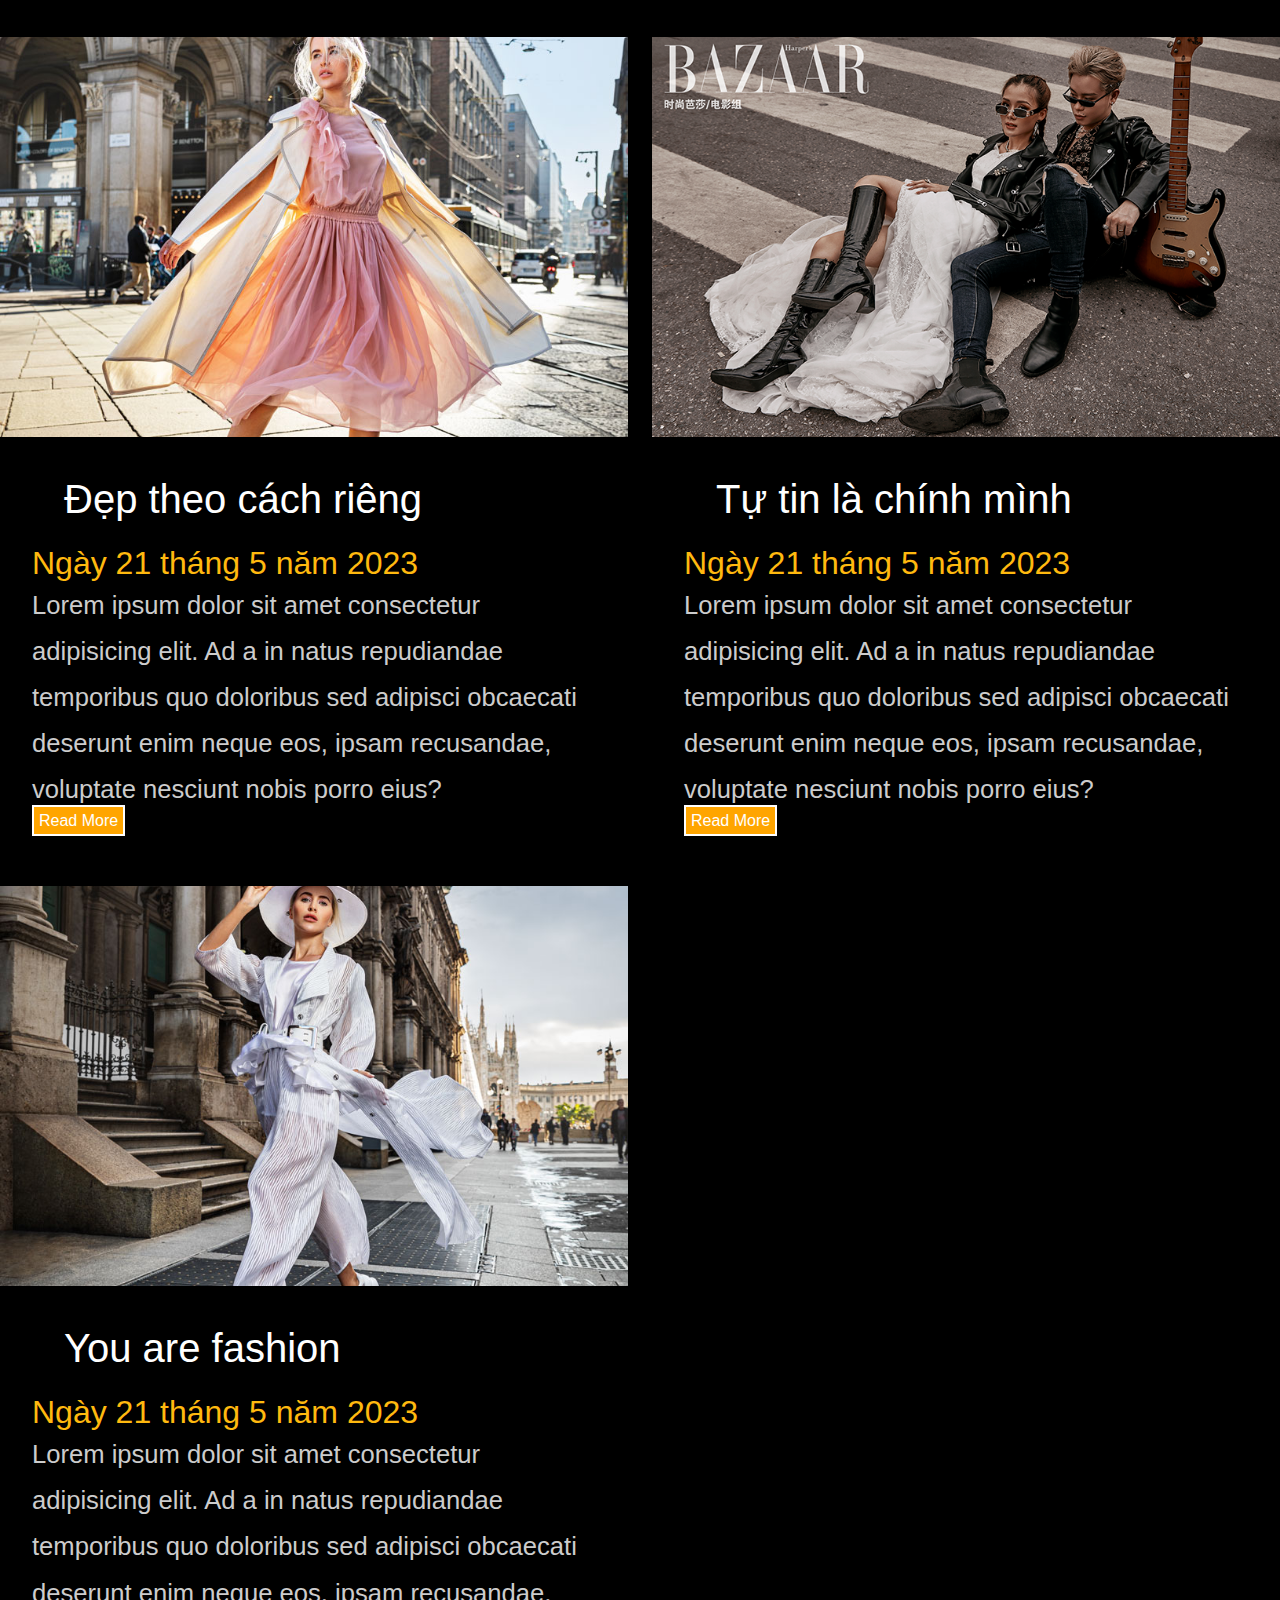
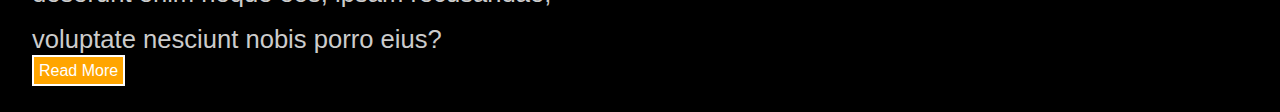
==== blog.html @ 557c6794 "blogs" ====
<!DOCTYPE html>
<html lang="en">
<head>
    <meta charset="UTF-8">
    <meta http-equiv="X-UA-Compatible" content="IE=edge">
    <meta name="viewport" content="width=device-width, initial-scale=1.0">
    <title>Document</title>

    <link rel="stylesheet" href="./css/blog.css">
</head>
<body>
    <section class="blogs" id="blogs">
        <h1 class="heading">OuR <span>BlOgs</span></h1>
        <div class="box-container">
            <div class="box">
                <div class="image">
                    <img src="img/0E3A1637-1.jpg" alt="">
                </div>
                <div class="content">
                    <a href="#" class="title">Đẹp theo cách riêng</a>
                    <span>Ngày 21 tháng 5 năm 2023</span>
                    <p>Lorem ipsum dolor sit amet consectetur adipisicing elit. Ad a in natus repudiandae temporibus quo doloribus sed adipisci obcaecati deserunt enim neque eos, ipsam recusandae, voluptate nesciunt nobis porro eius?</p>
                    <a href="#" class="btn">Read More</a>
                </div>
            </div>
            <div class="box">
                <div class="image">
                    <img src="img/IMG_0625.png" alt="">
                </div>
                <div class="content">
                    <a href="#" class="title">Tự tin là chính mình</a>
                    <span>Ngày 21 tháng 5 năm 2023</span>
                    <p>Lorem ipsum dolor sit amet consectetur adipisicing elit. Ad a in natus repudiandae temporibus quo doloribus sed adipisci obcaecati deserunt enim neque eos, ipsam recusandae, voluptate nesciunt nobis porro eius?</p>
                    <a href="#" class="btn">Read More</a>
                </div>
            </div>
            <div class="box">
                <div class="image">
                    <img src="img/loi-khuyen-thoi-trang-a.jpg" alt="">
                </div>
                <div class="content">
                    <a href="#" class="title">You are fashion</a>
                    <span>Ngày 21 tháng 5 năm 2023</span>
                    <p>Lorem ipsum dolor sit amet consectetur adipisicing elit. Ad a in natus repudiandae temporibus quo doloribus sed adipisci obcaecati deserunt enim neque eos, ipsam recusandae, voluptate nesciunt nobis porro eius?</p>
                    <a href="#" class="btn">Read More</a>
                </div>
            </div>
        </div>
    </section>
</body>
</html>
---- css/blog.css ----
*{
  margin: 0;
  padding: 0;
  box-sizing: border-box;
  background: black;
}
:root {
  --main-color:#FFB90F ;
  --black:#13131a;
  --bg:#010103;
  --border: .10px soid rgba(255, 255, 255, .3);
}
html {
  font-family: Arial, Helvetica, sans-serif;
}
.blogs .box-container {
  display: grid;
  grid-template-columns: repeat(auto-fit, minmax(30rem, 1fr));
  gap: 1.5rem;
}

.blogs .box-container .box {
  border: var(--boder);

}
.blogs .box-container .box .image {
  height: 25rem;
  overflow: hidden;
  width: 100%;
}

.blogs .box-container .box .image img {
  height: 100%;
  object-fit: cover;
  width: 100%;
}
.blogs .box-container .box:hover .image img {
transform: scale(1.2);
}
.blogs .box-container .box .content {
  padding: 2rem;

}
.blogs .box-container .box .content .title {
  padding: 2rem;
  font-size: 2.5rem;
  line-height: 1.5;
  color: #fff;
}
.blogs .box-container .box .content .title:hover {
  color: var(--main-color);
}
.blogs .box-container .box .content span {
  color: var(--main-color);
  display: block;
  padding-top: 1rem;
  font-size: 2rem;
}
.blogs .box-container .box .content p{
 font-size: 1.6rem;
 line-height: 1.8;
 color: #ccc;
}
.blogs .box-container .box .content a.btn {
  color: white;
  border: 2px solid;
  text-decoration: none;
  padding: 5px;
  background: orange;
}
.blogs .box-container .box .content a.title {
  text-decoration: none;
}
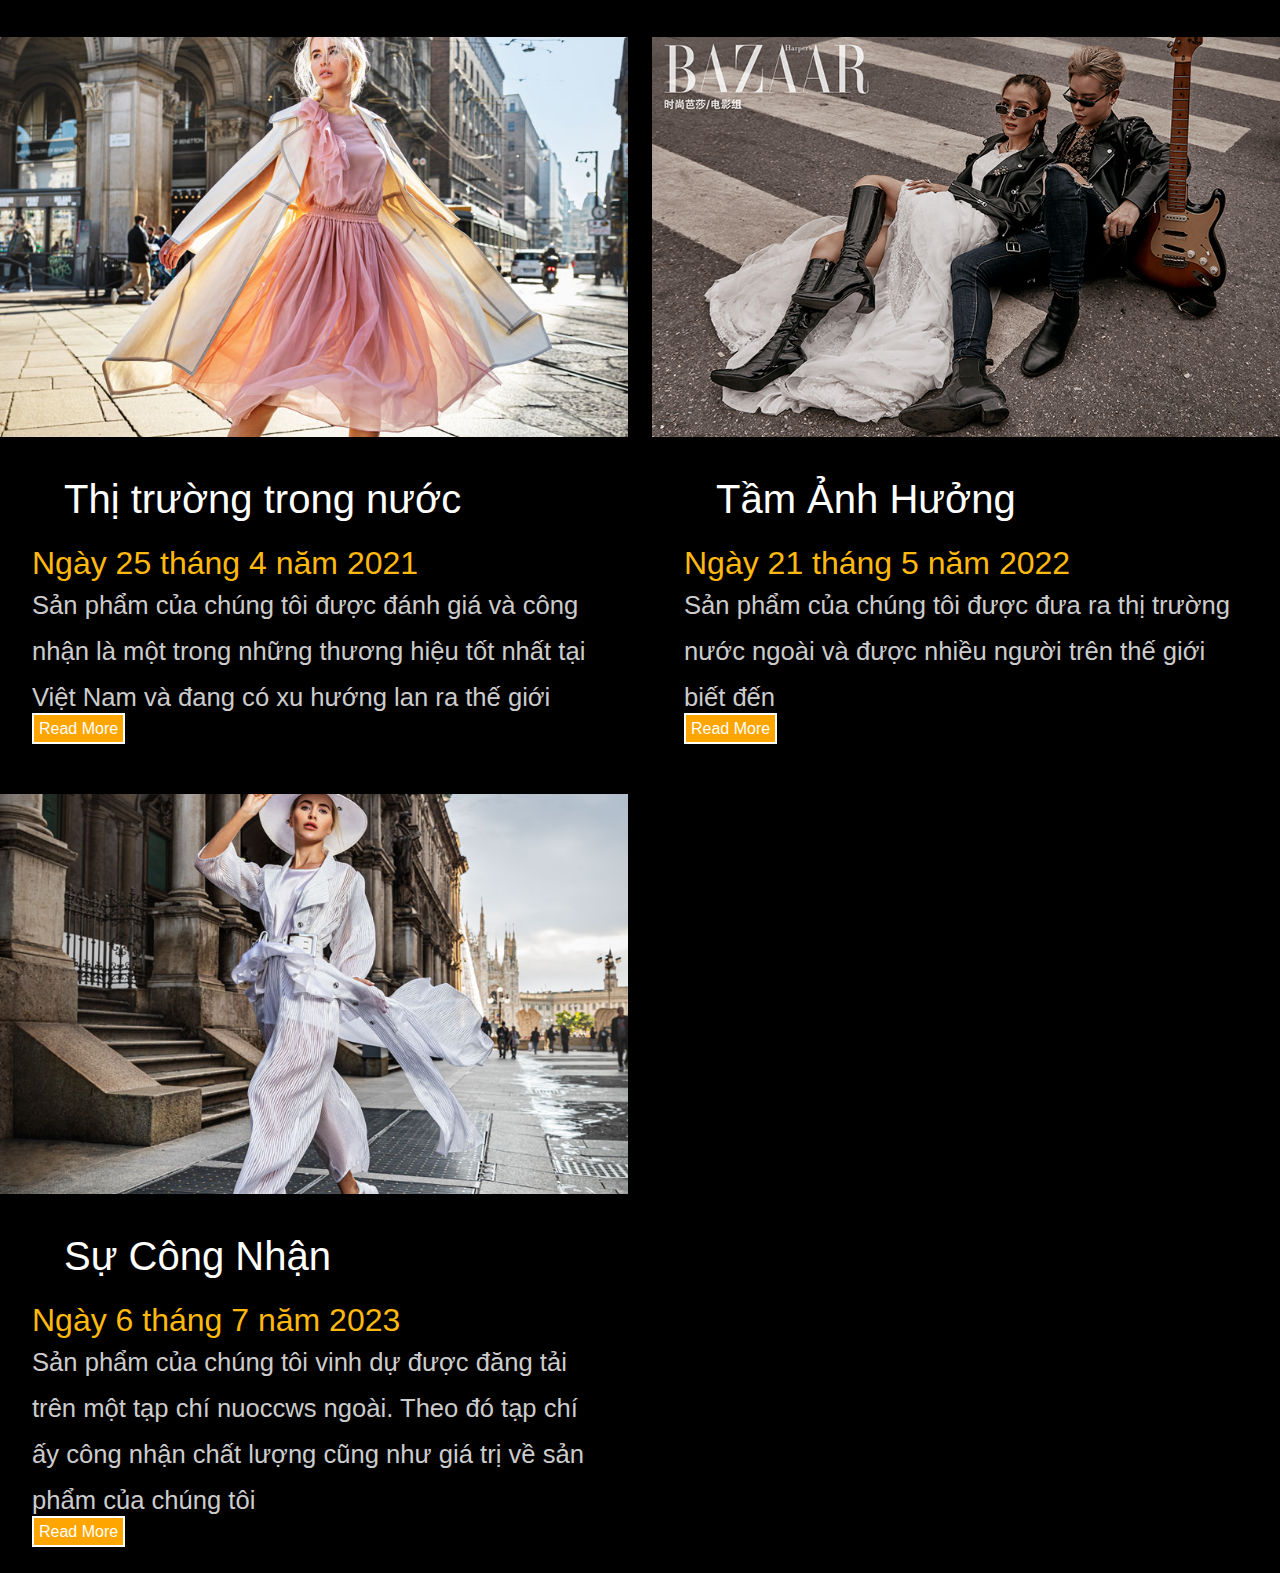
==== commit bb528a1c: "Tên , giá sản phẩm và nội dung các trang blog, giới thiệu" ====
--- a/blog.html
+++ b/blog.html
@@ -17,9 +17,9 @@
                     <img src="img/0E3A1637-1.jpg" alt="">
                 </div>
                 <div class="content">
-                    <a href="#" class="title">Đẹp theo cách riêng</a>
-                    <span>Ngày 21 tháng 5 năm 2023</span>
-                    <p>Lorem ipsum dolor sit amet consectetur adipisicing elit. Ad a in natus repudiandae temporibus quo doloribus sed adipisci obcaecati deserunt enim neque eos, ipsam recusandae, voluptate nesciunt nobis porro eius?</p>
+                    <a href="#" class="title">Thị trường trong nước</a>
+                    <span>Ngày 25 tháng 4 năm 2021</span>
+                    <p>Sản phẩm của chúng tôi được đánh giá và công nhận là một trong những thương hiệu tốt nhất tại Việt Nam và đang có xu hướng lan ra thế giới</p>
                     <a href="#" class="btn">Read More</a>
                 </div>
             </div>
@@ -28,9 +28,9 @@
                     <img src="img/IMG_0625.png" alt="">
                 </div>
                 <div class="content">
-                    <a href="#" class="title">Tự tin là chính mình</a>
-                    <span>Ngày 21 tháng 5 năm 2023</span>
-                    <p>Lorem ipsum dolor sit amet consectetur adipisicing elit. Ad a in natus repudiandae temporibus quo doloribus sed adipisci obcaecati deserunt enim neque eos, ipsam recusandae, voluptate nesciunt nobis porro eius?</p>
+                    <a href="#" class="title">Tầm Ảnh Hưởng</a>
+                    <span>Ngày 21 tháng 5 năm 2022</span>
+                    <p>Sản phẩm của chúng tôi được đưa ra thị trường nước ngoài và được nhiều người trên thế giới biết đến</p>
                     <a href="#" class="btn">Read More</a>
                 </div>
             </div>
@@ -39,9 +39,9 @@
                     <img src="img/loi-khuyen-thoi-trang-a.jpg" alt="">
                 </div>
                 <div class="content">
-                    <a href="#" class="title">You are fashion</a>
-                    <span>Ngày 21 tháng 5 năm 2023</span>
-                    <p>Lorem ipsum dolor sit amet consectetur adipisicing elit. Ad a in natus repudiandae temporibus quo doloribus sed adipisci obcaecati deserunt enim neque eos, ipsam recusandae, voluptate nesciunt nobis porro eius?</p>
+                    <a href="#" class="title">Sự Công Nhận</a>
+                    <span>Ngày 6 tháng 7 năm 2023</span>
+                    <p>Sản phẩm của chúng tôi vinh dự được đăng tải trên một tạp chí nuoccws ngoài. Theo đó tạp chí ấy công nhận chất lượng cũng như giá trị về sản phẩm của chúng tôi</p>
                     <a href="#" class="btn">Read More</a>
                 </div>
             </div>
